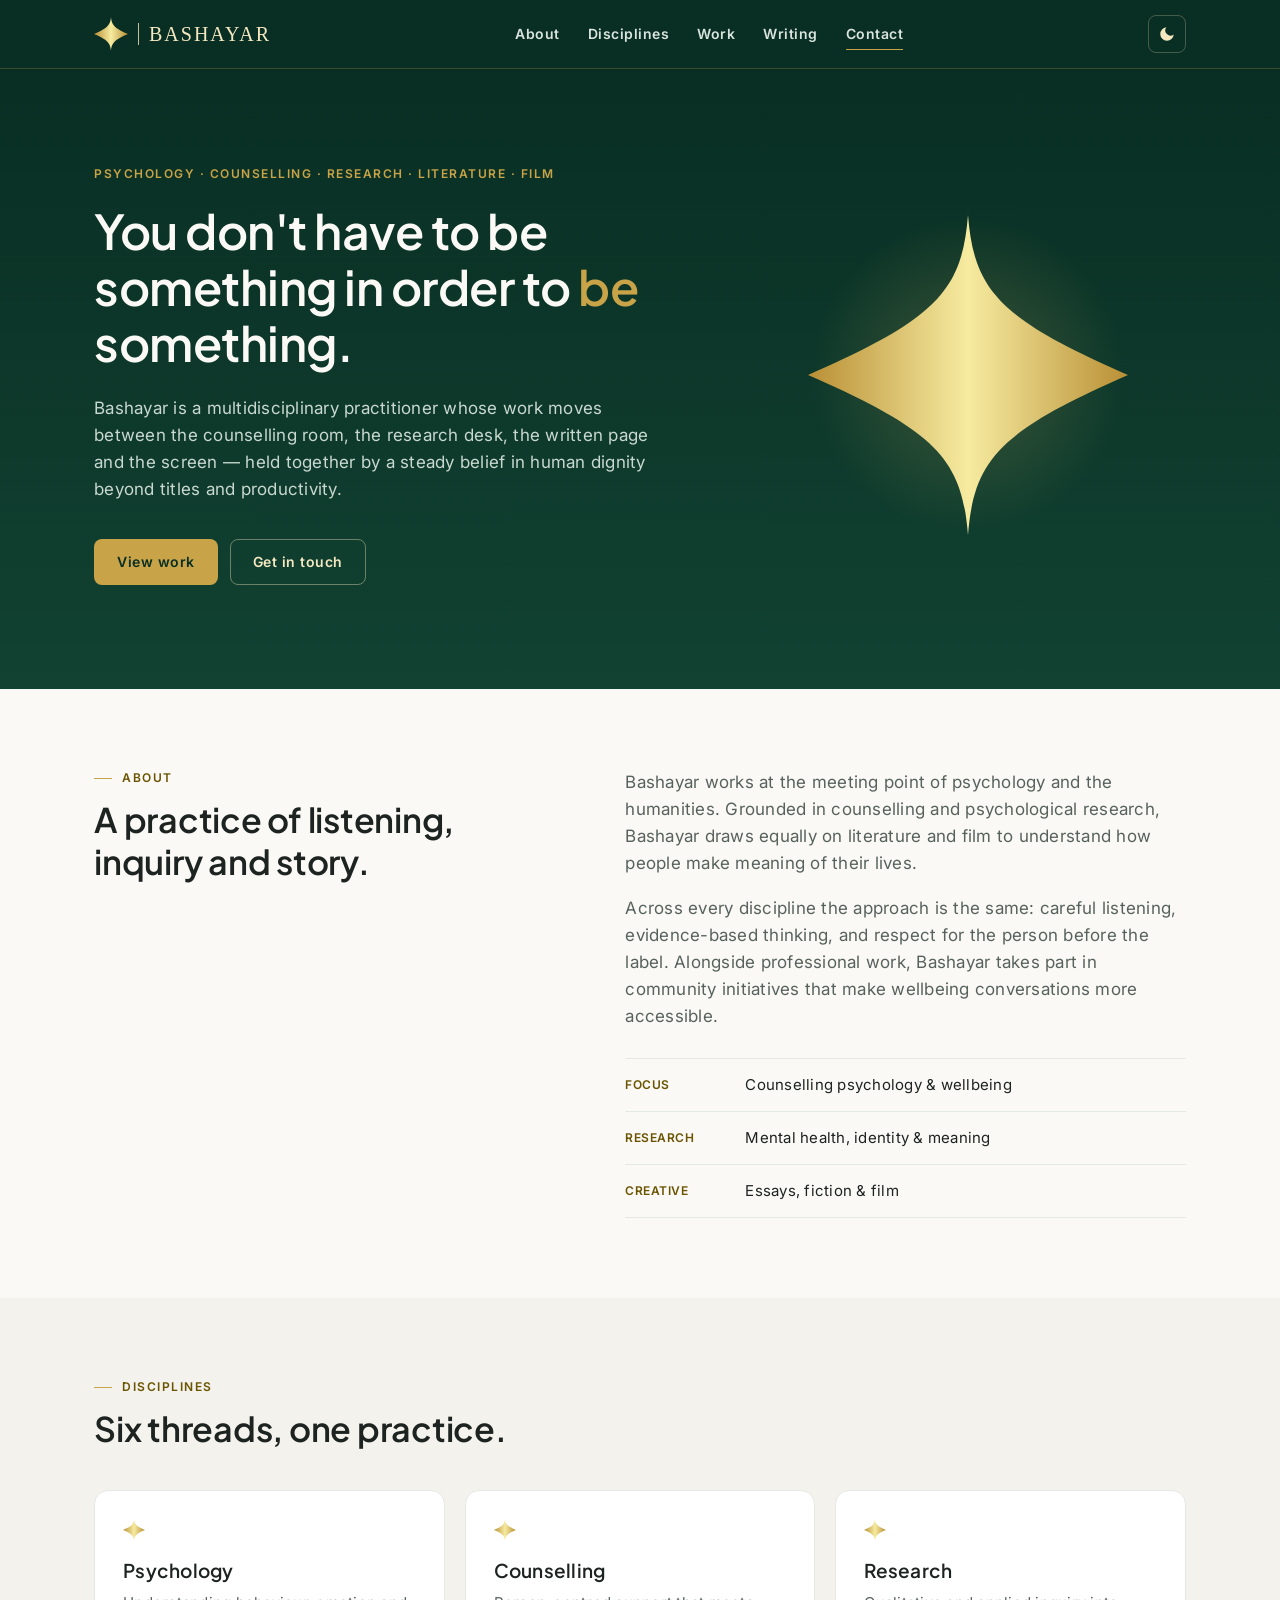
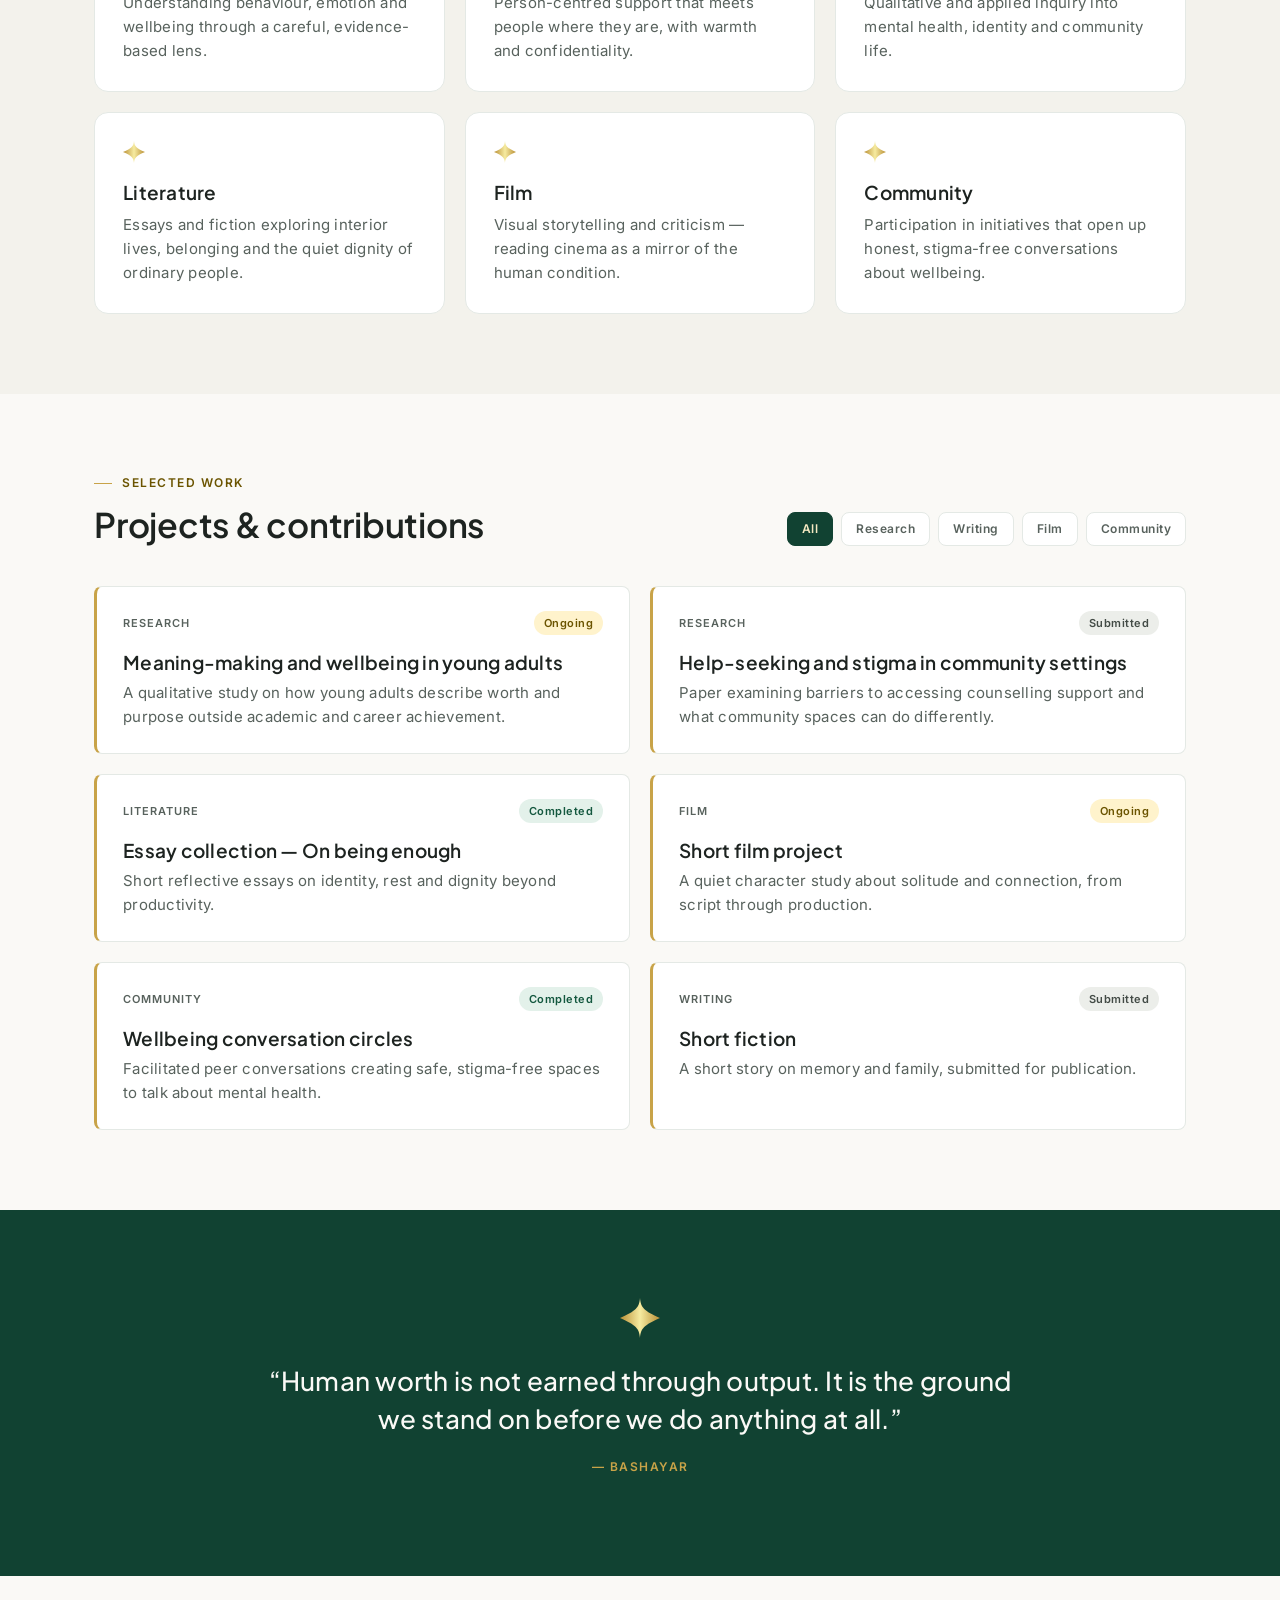
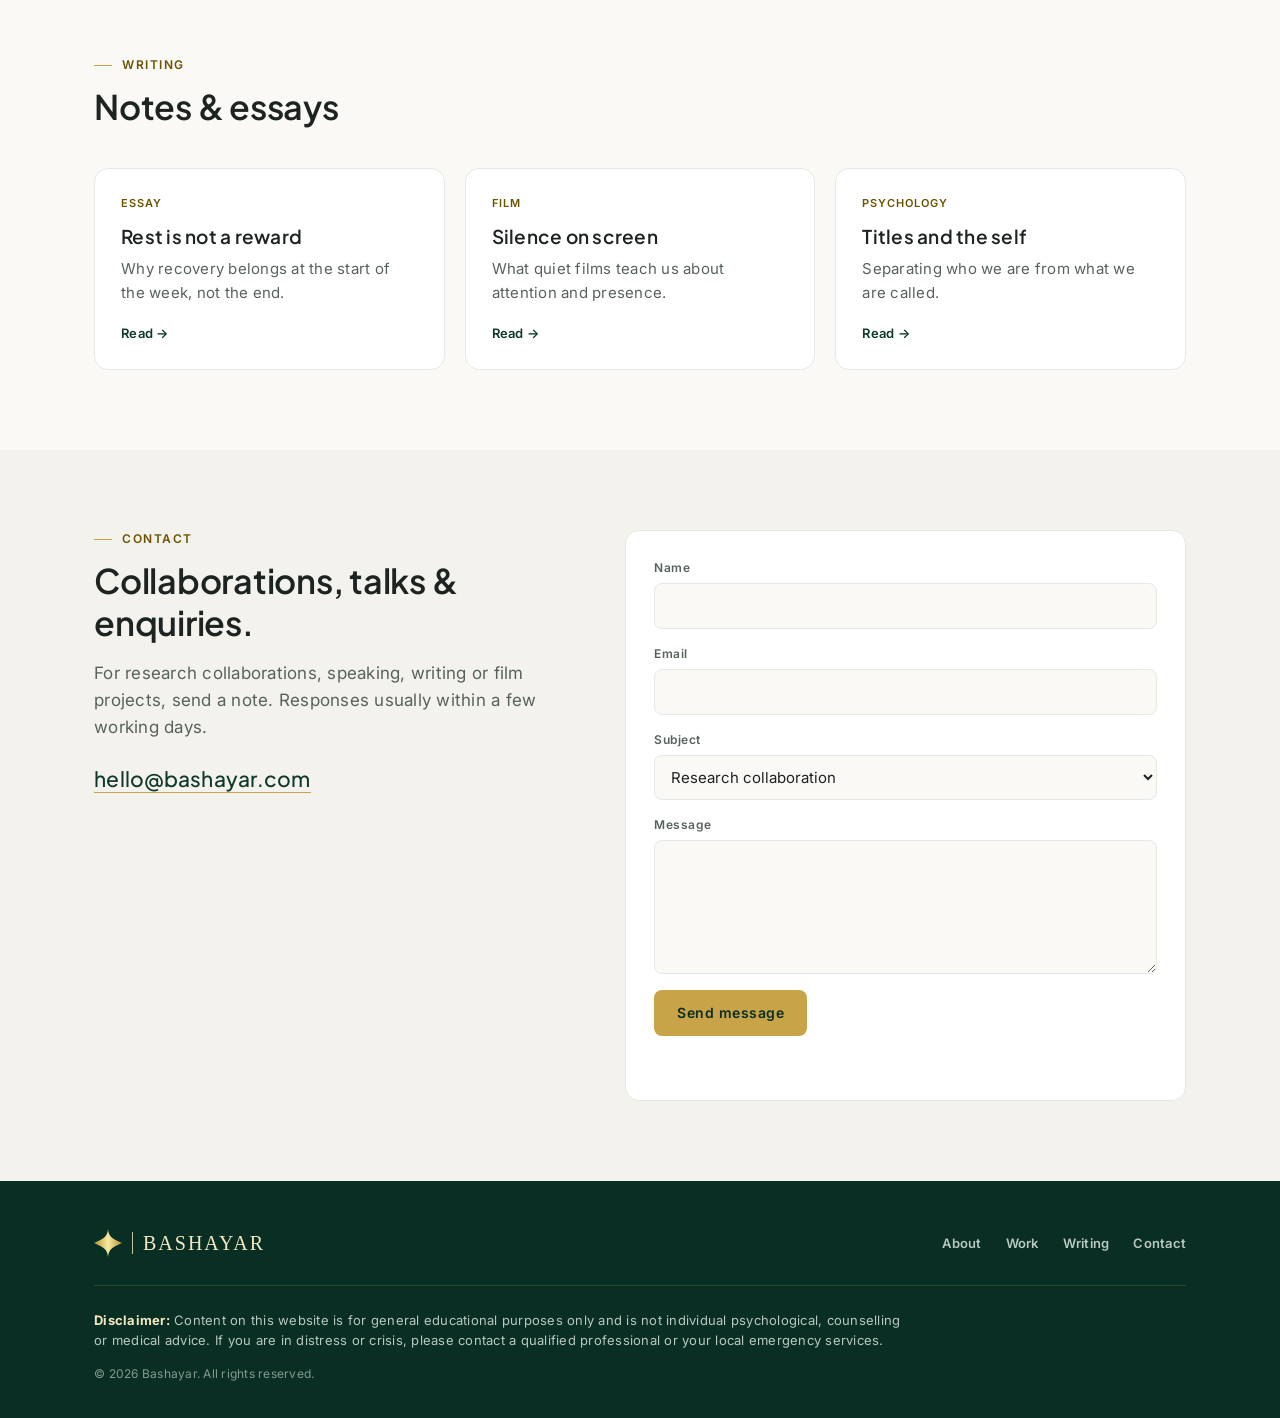
==== index.html @ 6c121a6b "Initial Bashayar portfolio site (Editorial Reserve design system) Co-Authored-By: Claude Opus 5.5 <n" ====
<!DOCTYPE html>
<html lang="en" data-theme="light">
<head>
<meta charset="utf-8">
<meta name="viewport" content="width=device-width, initial-scale=1">
<title>Bashayar — Psychology, Research, Literature &amp; Film</title>
<meta name="description" content="Bashayar — a multidisciplinary practice spanning psychology, counselling, research, literature, film and community work.">
<meta property="og:title" content="Bashayar">
<meta property="og:description" content="You don't have to be something in order to be something.">
<meta property="og:image" content="assets/og-image.jpg">
<link rel="icon" href="favicon.svg" type="image/svg+xml">
<link rel="preconnect" href="https://fonts.googleapis.com">
<link rel="preconnect" href="https://fonts.gstatic.com" crossorigin>
<link href="https://fonts.googleapis.com/css2?family=Inter:wght@400;500;600&family=Plus+Jakarta+Sans:wght@500;600&display=swap" rel="stylesheet">
<link rel="stylesheet" href="styles.css">
<script>try{var t=localStorage.getItem('theme');if(t)document.documentElement.dataset.theme=t;else if(matchMedia('(prefers-color-scheme: dark)').matches)document.documentElement.dataset.theme='dark'}catch(e){}</script>
</head>
<body>
<a class="skip" href="#main">Skip to content</a>

<header class="nav">
  <div class="wrap nav-in">
    <a href="#top" class="brand" aria-label="Bashayar home">
      <img src="assets/star.svg" alt="" width="34" height="34"><span class="brand-bar"></span><span class="brand-word">BASHAYAR</span>
    </a>
    <nav id="menu" class="menu" aria-label="Primary">
      <a href="#about">About</a>
      <a href="#disciplines">Disciplines</a>
      <a href="#work">Work</a>
      <a href="#writing">Writing</a>
      <a href="#contact">Contact</a>
    </nav>
    <div class="nav-actions">
      <button class="icon-btn" id="themeBtn" aria-label="Toggle dark mode">
        <svg viewBox="0 0 24 24" width="18" height="18" aria-hidden="true"><path fill="currentColor" d="M21 12.8A9 9 0 1 1 11.2 3a7 7 0 0 0 9.8 9.8Z"/></svg>
      </button>
      <button class="icon-btn menu-btn" id="menuBtn" aria-label="Open menu" aria-expanded="false" aria-controls="menu">
        <svg viewBox="0 0 24 24" width="20" height="20" aria-hidden="true"><path fill="currentColor" d="M3 6h18v2H3zm0 5h18v2H3zm0 5h18v2H3z"/></svg>
      </button>
    </div>
  </div>
</header>

<main id="main">
  <!-- HERO -->
  <section class="hero" id="top">
    <div class="wrap hero-in">
      <div class="hero-text reveal">
        <p class="eyebrow">Psychology · Counselling · Research · Literature · Film</p>
        <h1>You don't have to be something in order to <em>be</em> something.</h1>
        <p class="lead">Bashayar is a multidisciplinary practitioner whose work moves between the counselling room, the research desk, the written page and the screen — held together by a steady belief in human dignity beyond titles and productivity.</p>
        <div class="cta-row">
          <a class="btn btn-primary" href="#work">View work</a>
          <a class="btn btn-ghost" href="#contact">Get in touch</a>
        </div>
      </div>
      <div class="hero-mark reveal" aria-hidden="true">
        <img src="assets/star.svg" alt="">
      </div>
    </div>
  </section>

  <!-- ABOUT -->
  <section class="section" id="about">
    <div class="wrap grid-2">
      <div class="reveal">
        <p class="label">About</p>
        <h2>A practice of listening, inquiry and story.</h2>
      </div>
      <div class="prose reveal">
        <p>Bashayar works at the meeting point of psychology and the humanities. Grounded in counselling and psychological research, Bashayar draws equally on literature and film to understand how people make meaning of their lives.</p>
        <p>Across every discipline the approach is the same: careful listening, evidence-based thinking, and respect for the person before the label. Alongside professional work, Bashayar takes part in community initiatives that make wellbeing conversations more accessible.</p>
        <ul class="facts">
          <li><span>Focus</span>Counselling psychology &amp; wellbeing</li>
          <li><span>Research</span>Mental health, identity &amp; meaning</li>
          <li><span>Creative</span>Essays, fiction &amp; film</li>
        </ul>
      </div>
    </div>
  </section>

  <!-- DISCIPLINES -->
  <section class="section alt" id="disciplines">
    <div class="wrap">
      <div class="head reveal">
        <p class="label">Disciplines</p>
        <h2>Six threads, one practice.</h2>
      </div>
      <div class="cards">
        <article class="card reveal"><span class="card-star"></span><h3>Psychology</h3><p>Understanding behaviour, emotion and wellbeing through a careful, evidence-based lens.</p></article>
        <article class="card reveal"><span class="card-star"></span><h3>Counselling</h3><p>Person-centred support that meets people where they are, with warmth and confidentiality.</p></article>
        <article class="card reveal"><span class="card-star"></span><h3>Research</h3><p>Qualitative and applied inquiry into mental health, identity and community life.</p></article>
        <article class="card reveal"><span class="card-star"></span><h3>Literature</h3><p>Essays and fiction exploring interior lives, belonging and the quiet dignity of ordinary people.</p></article>
        <article class="card reveal"><span class="card-star"></span><h3>Film</h3><p>Visual storytelling and criticism — reading cinema as a mirror of the human condition.</p></article>
        <article class="card reveal"><span class="card-star"></span><h3>Community</h3><p>Participation in initiatives that open up honest, stigma-free conversations about wellbeing.</p></article>
      </div>
    </div>
  </section>

  <!-- WORK -->
  <section class="section" id="work">
    <div class="wrap">
      <div class="head head-row reveal">
        <div>
          <p class="label">Selected work</p>
          <h2>Projects &amp; contributions</h2>
        </div>
        <div class="filters" role="tablist" aria-label="Filter work">
          <button class="chip-btn active" data-filter="all">All</button>
          <button class="chip-btn" data-filter="research">Research</button>
          <button class="chip-btn" data-filter="writing">Writing</button>
          <button class="chip-btn" data-filter="film">Film</button>
          <button class="chip-btn" data-filter="community">Community</button>
        </div>
      </div>
      <!-- EDIT: replace with real projects. Status: completed | ongoing | submitted -->
      <div class="work-list">
        <article class="work reveal" data-cat="research">
          <div class="work-meta"><span class="tag">Research</span><span class="pill ongoing">Ongoing</span></div>
          <h3>Meaning-making and wellbeing in young adults</h3>
          <p>A qualitative study on how young adults describe worth and purpose outside academic and career achievement.</p>
        </article>
        <article class="work reveal" data-cat="research">
          <div class="work-meta"><span class="tag">Research</span><span class="pill submitted">Submitted</span></div>
          <h3>Help-seeking and stigma in community settings</h3>
          <p>Paper examining barriers to accessing counselling support and what community spaces can do differently.</p>
        </article>
        <article class="work reveal" data-cat="writing">
          <div class="work-meta"><span class="tag">Literature</span><span class="pill completed">Completed</span></div>
          <h3>Essay collection — On being enough</h3>
          <p>Short reflective essays on identity, rest and dignity beyond productivity.</p>
        </article>
        <article class="work reveal" data-cat="film">
          <div class="work-meta"><span class="tag">Film</span><span class="pill ongoing">Ongoing</span></div>
          <h3>Short film project</h3>
          <p>A quiet character study about solitude and connection, from script through production.</p>
        </article>
        <article class="work reveal" data-cat="community">
          <div class="work-meta"><span class="tag">Community</span><span class="pill completed">Completed</span></div>
          <h3>Wellbeing conversation circles</h3>
          <p>Facilitated peer conversations creating safe, stigma-free spaces to talk about mental health.</p>
        </article>
        <article class="work reveal" data-cat="writing">
          <div class="work-meta"><span class="tag">Writing</span><span class="pill submitted">Submitted</span></div>
          <h3>Short fiction</h3>
          <p>A short story on memory and family, submitted for publication.</p>
        </article>
      </div>
    </div>
  </section>

  <!-- QUOTE -->
  <section class="quote-band">
    <div class="wrap reveal">
      <img src="assets/star.svg" alt="" width="40" height="40">
      <blockquote>“Human worth is not earned through output. It is the ground we stand on before we do anything at all.”</blockquote>
      <p class="label light">— Bashayar</p>
    </div>
  </section>

  <!-- WRITING -->
  <section class="section" id="writing">
    <div class="wrap">
      <div class="head reveal">
        <p class="label">Writing</p>
        <h2>Notes &amp; essays</h2>
      </div>
      <!-- EDIT: link to real posts -->
      <div class="posts">
        <a class="post reveal" href="#"><span class="post-date">Essay</span><h3>Rest is not a reward</h3><p>Why recovery belongs at the start of the week, not the end.</p><span class="more">Read →</span></a>
        <a class="post reveal" href="#"><span class="post-date">Film</span><h3>Silence on screen</h3><p>What quiet films teach us about attention and presence.</p><span class="more">Read →</span></a>
        <a class="post reveal" href="#"><span class="post-date">Psychology</span><h3>Titles and the self</h3><p>Separating who we are from what we are called.</p><span class="more">Read →</span></a>
      </div>
    </div>
  </section>

  <!-- CONTACT -->
  <section class="section alt" id="contact">
    <div class="wrap grid-2">
      <div class="reveal">
        <p class="label">Contact</p>
        <h2>Collaborations, talks &amp; enquiries.</h2>
        <p class="muted">For research collaborations, speaking, writing or film projects, send a note. Responses usually within a few working days.</p>
        <!-- EDIT: set real email -->
        <p class="contact-line"><a href="mailto:hello@bashayar.com">hello@bashayar.com</a></p>
      </div>
      <form class="form reveal" id="contactForm">
        <label>Name<input name="name" required autocomplete="name"></label>
        <label>Email<input name="email" type="email" required autocomplete="email"></label>
        <label>Subject
          <select name="subject"><option>Research collaboration</option><option>Speaking / talk</option><option>Writing</option><option>Film</option><option>Other</option></select>
        </label>
        <label>Message<textarea name="message" rows="5" required></textarea></label>
        <button class="btn btn-primary" type="submit">Send message</button>
        <p class="form-note" id="formNote" role="status"></p>
      </form>
    </div>
  </section>
</main>

<footer class="footer">
  <div class="wrap">
    <div class="foot-top">
      <a href="#top" class="brand light"><img src="assets/star.svg" alt="" width="28" height="28"><span class="brand-bar"></span><span class="brand-word">BASHAYAR</span></a>
      <nav class="foot-links" aria-label="Footer"><a href="#about">About</a><a href="#work">Work</a><a href="#writing">Writing</a><a href="#contact">Contact</a></nav>
    </div>
    <p class="disclaimer"><strong>Disclaimer:</strong> Content on this website is for general educational purposes only and is not individual psychological, counselling or medical advice. If you are in distress or crisis, please contact a qualified professional or your local emergency services.</p>
    <p class="copy">© <span id="yr"></span> Bashayar. All rights reserved.</p>
  </div>
</footer>

<script src="main.js"></script>
</body>
</html>
---- styles.css ----
/* Bashayar Editorial Reserve — see DESIGN.md */
:root{
  --emerald-deep:#092E23;--emerald:#114232;--emerald-muted:#204F3E;
  --gold:#C8A348;--gold-light:#F4E8C1;
  --bg:#FAF9F6;--surface:#FFFFFF;--alt:#F3F2EC;
  --text:#1D2320;--muted:#58625D;--border:#E4E9E5;
  --primary:#0D382A;--on-primary:#FFFFFF;--accent:#6B5400;
  --pill-done:#E3F1EA;--pill-done-t:#14583F;
  --pill-on:#FFF3CC;--pill-on-t:#6B5400;
  --pill-sub:#ECEEEA;--pill-sub-t:#434B46;
  --shadow:0 1px 2px rgba(9,46,35,.04),0 8px 24px rgba(9,46,35,.06);
  --r:8px;--r-md:10px;--r-lg:14px;
  --ease:cubic-bezier(.16,1,.3,1);
  --display:"Plus Jakarta Sans",system-ui,sans-serif;
  --body:"Inter",system-ui,sans-serif;
}
[data-theme="dark"]{
  --bg:#111413;--surface:#181C1A;--alt:#151917;
  --text:#E3E2E0;--muted:#C0C8C3;--border:#2A322E;
  --primary:#A0D1BB;--on-primary:#033828;--accent:#E9C349;
  --pill-done:#1C3A2E;--pill-done-t:#A0D1BB;
  --pill-on:#3C2F00;--pill-on-t:#E9C349;
  --pill-sub:#363E3A;--pill-sub-t:#C0C8C3;
  --shadow:0 1px 2px rgba(0,0,0,.3),0 8px 24px rgba(0,0,0,.25);
}
*{box-sizing:border-box;margin:0;padding:0}
html{scroll-behavior:smooth;scroll-padding-top:80px}
body{font:400 15px/24px var(--body);letter-spacing:.25px;color:var(--text);background:var(--bg);-webkit-font-smoothing:antialiased;transition:background .25s,color .25s}
img{display:block;max-width:100%}
a{color:inherit;text-decoration:none}
h1,h2,h3{font-family:var(--display);font-weight:600;color:var(--text)}
h1{font-size:48px;line-height:56px;letter-spacing:-.5px}
h1 em{font-style:normal;color:var(--gold)}
h2{font-size:34px;line-height:42px;letter-spacing:-.25px}
h3{font-size:19px;line-height:26px;font-weight:600}
.wrap{max-width:1140px;margin:0 auto;padding:0 24px}
.skip{position:absolute;left:-999px;top:8px;background:var(--primary);color:var(--on-primary);padding:8px 12px;border-radius:var(--r);z-index:100}
.skip:focus{left:8px}
:focus-visible{outline:2px solid var(--gold);outline-offset:2px}

/* Nav */
.nav{position:sticky;top:0;z-index:50;background:var(--emerald-deep);border-bottom:1px solid rgba(200,163,72,.25)}
.nav-in{display:flex;align-items:center;justify-content:space-between;height:68px;gap:16px}
.brand{display:flex;align-items:center;gap:10px;color:var(--gold-light)}
.brand-bar{width:1px;height:22px;background:var(--gold-light);opacity:.8}
.brand-word{font-family:"Times New Roman",Georgia,serif;font-size:20px;letter-spacing:2px}
.menu{display:flex;gap:28px}
.menu a{color:#D9E4DE;font:600 14px/20px var(--body);letter-spacing:.5px;position:relative;padding:4px 0;transition:color .15s ease-out}
.menu a::after{content:"";position:absolute;left:0;right:0;bottom:-2px;height:1px;background:var(--gold);transform:scaleX(0);transition:transform .25s var(--ease)}
.menu a:hover{color:var(--gold-light)}
.menu a:hover::after,.menu a.active::after{transform:scaleX(1)}
.nav-actions{display:flex;gap:8px}
.icon-btn{width:38px;height:38px;border-radius:var(--r);border:1px solid rgba(244,232,193,.25);background:transparent;color:var(--gold-light);display:grid;place-items:center;cursor:pointer;transition:border-color .15s,background .15s}
.icon-btn:hover{border-color:var(--gold);background:rgba(200,163,72,.1)}
.menu-btn{display:none}

/* Hero */
.hero{background:linear-gradient(180deg,var(--emerald-deep),var(--emerald));color:#E8F0EC;overflow:hidden}
.hero-in{display:grid;grid-template-columns:1.4fr 1fr;align-items:center;gap:48px;padding-top:96px;padding-bottom:104px}
.hero h1{color:#FAF9F6}
.eyebrow{font:600 12px/18px var(--body);letter-spacing:1.5px;text-transform:uppercase;color:var(--gold);margin-bottom:20px}
.lead{font-size:17px;line-height:27px;color:#C9D8D0;margin:24px 0 36px;max-width:560px}
.hero-mark{display:grid;place-items:center;position:relative}
.hero-mark::before{content:"";position:absolute;width:340px;height:340px;border-radius:50%;background:radial-gradient(circle,rgba(229,195,101,.22),transparent 65%)}
.hero-mark img{width:min(320px,80%);position:relative;animation:float 8s ease-in-out infinite}
@keyframes float{50%{transform:translateY(-10px) rotate(3deg)}}
.cta-row{display:flex;gap:12px;flex-wrap:wrap}

/* Buttons */
.btn{display:inline-flex;align-items:center;justify-content:center;gap:8px;height:46px;padding:0 22px;border-radius:var(--r);font:600 14px/20px var(--body);letter-spacing:.5px;cursor:pointer;border:1px solid transparent;transition:background .15s ease-out,border-color .15s,color .15s}
.btn-primary{background:var(--gold);color:var(--emerald-deep)}
.btn-primary:hover{background:#D9B65A}
.btn-ghost{border-color:rgba(244,232,193,.4);color:var(--gold-light)}
.btn-ghost:hover{border-color:var(--gold);background:rgba(200,163,72,.08)}

/* Sections */
.section{padding:80px 0}
.section.alt{background:var(--alt)}
.label{font:600 12px/18px var(--body);letter-spacing:1.5px;text-transform:uppercase;color:var(--accent);margin-bottom:12px;display:flex;align-items:center;gap:10px}
.label::before{content:"";width:18px;height:1px;background:var(--gold)}
.label.light{color:var(--gold);justify-content:center}
.label.light::before{display:none}
.head{margin-bottom:40px}
.head-row{display:flex;justify-content:space-between;align-items:flex-end;gap:24px;flex-wrap:wrap}
.grid-2{display:grid;grid-template-columns:1fr 1.2fr;gap:64px}
.prose p{font-size:17px;line-height:27px;color:var(--muted);margin-bottom:18px}
.muted{color:var(--muted);margin-top:16px;font-size:17px;line-height:27px}
.facts{list-style:none;margin-top:28px;border-top:1px solid var(--border)}
.facts li{display:grid;grid-template-columns:120px 1fr;padding:14px 0;border-bottom:1px solid var(--border)}
.facts span{font:600 12px/24px var(--body);letter-spacing:.5px;text-transform:uppercase;color:var(--accent)}

/* Cards */
.cards{display:grid;grid-template-columns:repeat(3,1fr);gap:20px}
.card{background:var(--surface);border:1px solid var(--border);border-radius:var(--r-lg);padding:28px;transition:border-color .15s ease-out,transform .25s var(--ease),box-shadow .25s}
.card:hover{border-color:var(--gold);transform:translateY(-3px);box-shadow:var(--shadow)}
.card h3{margin:16px 0 8px}
.card p{color:var(--muted)}
.card-star{display:block;width:22px;height:22px;background:url(assets/star.svg) center/contain no-repeat}

/* Work */
.filters{display:flex;gap:8px;flex-wrap:wrap}
.chip-btn{height:34px;padding:0 14px;border-radius:var(--r);border:1px solid var(--border);background:var(--surface);color:var(--muted);font:600 12px/18px var(--body);letter-spacing:.5px;cursor:pointer;transition:all .15s ease-out}
.chip-btn:hover{border-color:var(--gold);color:var(--text)}
.chip-btn.active{background:var(--emerald);border-color:var(--emerald);color:#F4E8C1}
.work-list{display:grid;grid-template-columns:repeat(2,1fr);gap:20px}
.work{background:var(--surface);border:1px solid var(--border);border-left:3px solid var(--gold);border-radius:var(--r);padding:24px 26px;transition:box-shadow .25s,opacity .25s}
.work:hover{box-shadow:var(--shadow)}
.work.hide{display:none}
.work h3{margin:14px 0 6px}
.work p{color:var(--muted)}
.work-meta{display:flex;justify-content:space-between;align-items:center}
.tag{font:600 11px/16px var(--body);letter-spacing:1px;text-transform:uppercase;color:var(--muted)}
.pill{font:600 11px/16px var(--body);letter-spacing:.5px;padding:4px 10px;border-radius:9999px}
.pill.completed{background:var(--pill-done);color:var(--pill-done-t)}
.pill.ongoing{background:var(--pill-on);color:var(--pill-on-t)}
.pill.submitted{background:var(--pill-sub);color:var(--pill-sub-t)}

/* Quote */
.quote-band{background:var(--emerald);padding:88px 0;text-align:center;color:#FAF9F6}
.quote-band img{margin:0 auto 24px}
.quote-band blockquote{font:500 26px/38px var(--display);max-width:760px;margin:0 auto 20px}

/* Posts */
.posts{display:grid;grid-template-columns:repeat(3,1fr);gap:20px}
.post{display:flex;flex-direction:column;background:var(--surface);border:1px solid var(--border);border-radius:var(--r-lg);padding:26px;transition:border-color .15s,transform .25s var(--ease)}
.post:hover{border-color:var(--gold);transform:translateY(-3px)}
.post-date{font:600 11px/16px var(--body);letter-spacing:1px;text-transform:uppercase;color:var(--accent)}
.post h3{margin:12px 0 8px}
.post p{color:var(--muted);flex:1}
.more{margin-top:18px;font:600 13px/20px var(--body);color:var(--primary)}

/* Contact */
.contact-line{margin-top:24px;font:500 21px/28px var(--display)}
.contact-line a{border-bottom:1px solid var(--gold);color:var(--primary)}
.form{background:var(--surface);border:1px solid var(--border);border-radius:var(--r-lg);padding:28px;display:grid;gap:16px}
.form label{display:grid;gap:6px;font:600 12px/18px var(--body);letter-spacing:.5px;color:var(--muted)}
.form input,.form select,.form textarea{font:400 15px/22px var(--body);color:var(--text);background:var(--bg);border:1px solid var(--border);border-radius:var(--r);padding:11px 12px;transition:border-color .15s}
.form input:focus,.form select:focus,.form textarea:focus{outline:none;border-color:var(--gold)}
.form .btn{justify-self:start}
.form-note{font-size:13px;color:var(--muted);min-height:20px}

/* Footer */
.footer{background:var(--emerald-deep);color:#B9C8C0;padding:48px 0 32px}
.foot-top{display:flex;justify-content:space-between;align-items:center;gap:24px;flex-wrap:wrap;padding-bottom:28px;border-bottom:1px solid rgba(200,163,72,.2)}
.foot-links{display:flex;gap:24px}
.foot-links a{font:600 13px/20px var(--body);transition:color .15s}
.foot-links a:hover{color:var(--gold-light)}
.disclaimer{font-size:13px;line-height:20px;margin:24px 0 12px;max-width:820px}
.disclaimer strong{color:var(--gold-light)}
.copy{font-size:12px;opacity:.7}

/* Reveal */
.reveal{opacity:0;transform:translateY(14px);transition:opacity .6s var(--ease),transform .6s var(--ease)}
.reveal.in{opacity:1;transform:none}
@media (prefers-reduced-motion:reduce){.reveal{opacity:1;transform:none;transition:none}.hero-mark img{animation:none}html{scroll-behavior:auto}}

/* Responsive */
@media (max-width:900px){
  .cards,.posts{grid-template-columns:repeat(2,1fr)}
  .grid-2{grid-template-columns:1fr;gap:32px}
}
@media (max-width:760px){
  h1{font-size:32px;line-height:40px;letter-spacing:-.25px}
  h2{font-size:26px;line-height:34px}
  .menu-btn{display:grid}
  .menu{position:absolute;top:68px;left:0;right:0;flex-direction:column;gap:0;background:var(--emerald-deep);border-bottom:1px solid rgba(200,163,72,.25);max-height:0;overflow:hidden;transition:max-height .25s var(--ease)}
  .menu.open{max-height:320px}
  .menu a{padding:14px 24px}
  .menu a::after{display:none}
  .hero-in{grid-template-columns:1fr;padding-top:56px;padding-bottom:64px}
  .hero-mark{order:-1}
  .hero-mark img{width:140px}
  .hero-mark::before{width:200px;height:200px}
  .section{padding:56px 0}
  .cards,.posts,.work-list{grid-template-columns:1fr}
  .quote-band blockquote{font-size:21px;line-height:30px}
}
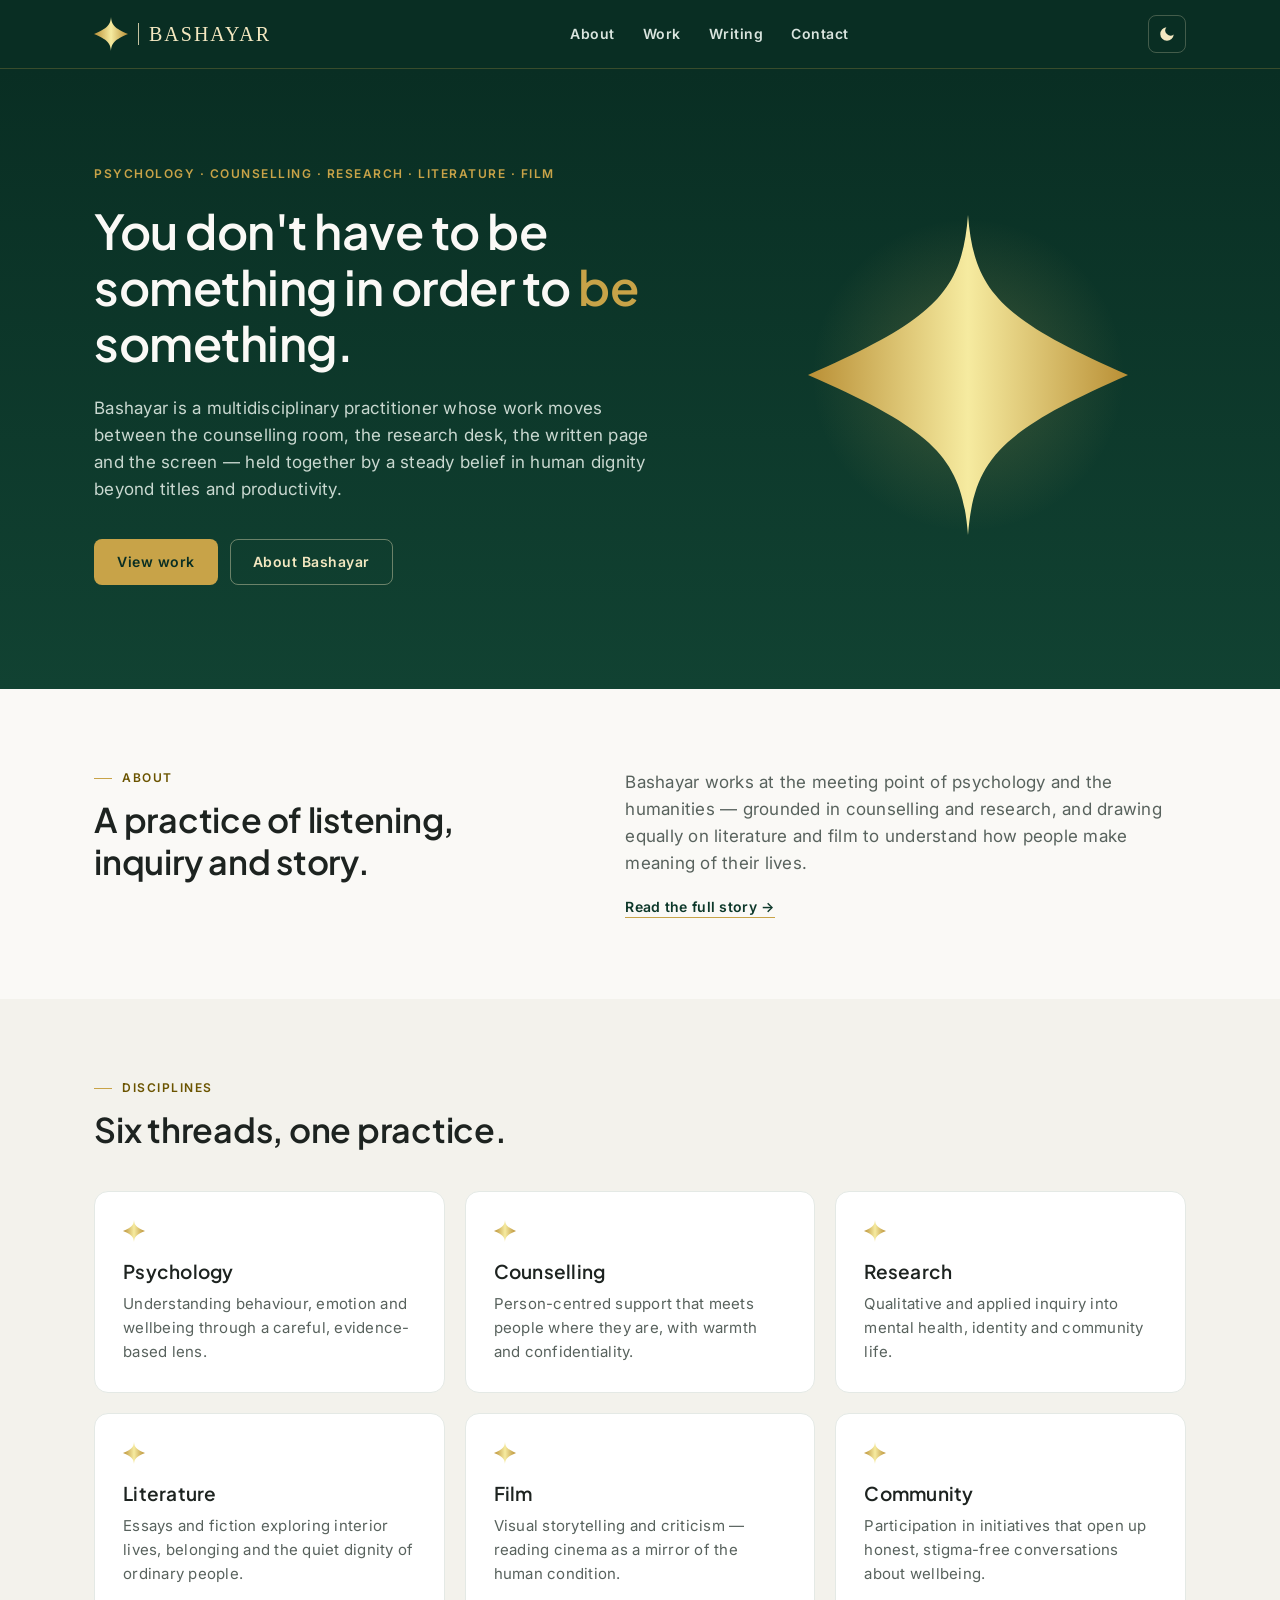
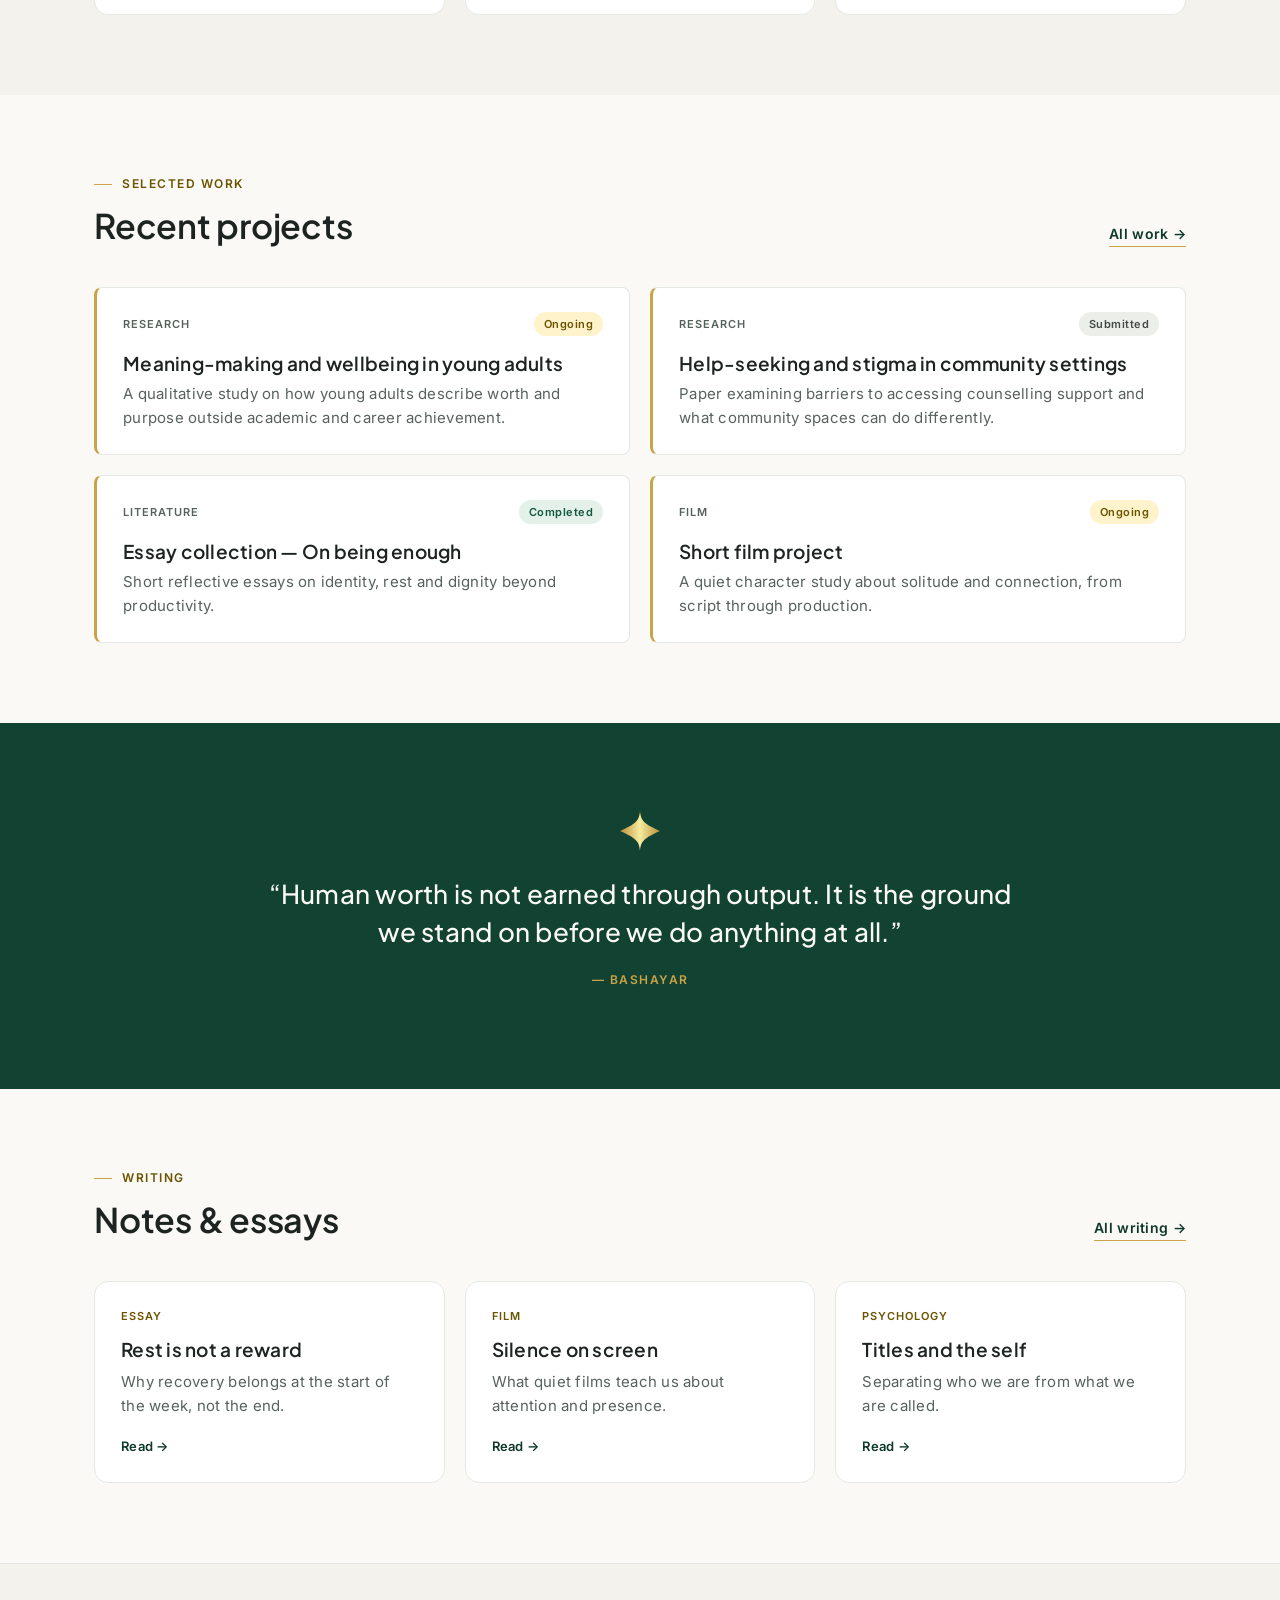
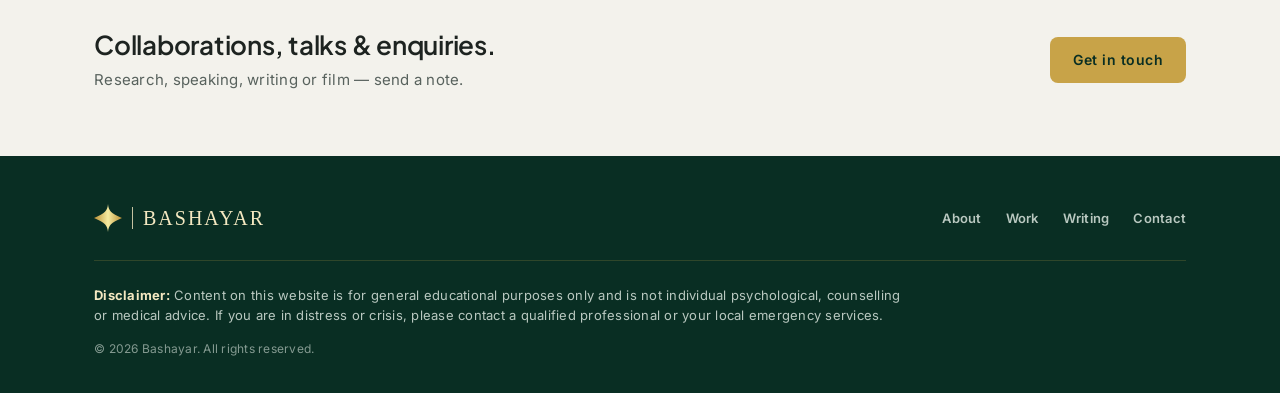
==== commit 6b6109f0: "Split site into multi-page: home, about, work, writing, article, contact, 404 Co-Authored-By: Claude" ====
--- a/index.html
+++ b/index.html
@@ -3,10 +3,10 @@
 <head>
 <meta charset="utf-8">
 <meta name="viewport" content="width=device-width, initial-scale=1">
-<title>Bashayar — Psychology, Research, Literature &amp; Film</title>
+<title>Bashayar — Psychology, Research, Literature & Film</title>
 <meta name="description" content="Bashayar — a multidisciplinary practice spanning psychology, counselling, research, literature, film and community work.">
-<meta property="og:title" content="Bashayar">
-<meta property="og:description" content="You don't have to be something in order to be something.">
+<meta property="og:title" content="Bashayar — Psychology, Research, Literature & Film">
+<meta property="og:description" content="Bashayar — a multidisciplinary practice spanning psychology, counselling, research, literature, film and community work.">
 <meta property="og:image" content="assets/og-image.jpg">
 <link rel="icon" href="favicon.svg" type="image/svg+xml">
 <link rel="preconnect" href="https://fonts.googleapis.com">
@@ -17,18 +17,16 @@
 </head>
 <body>
 <a class="skip" href="#main">Skip to content</a>
-
 <header class="nav">
   <div class="wrap nav-in">
-    <a href="#top" class="brand" aria-label="Bashayar home">
+    <a href="index.html" class="brand" aria-label="Bashayar home">
       <img src="assets/star.svg" alt="" width="34" height="34"><span class="brand-bar"></span><span class="brand-word">BASHAYAR</span>
     </a>
     <nav id="menu" class="menu" aria-label="Primary">
-      <a href="#about">About</a>
-      <a href="#disciplines">Disciplines</a>
-      <a href="#work">Work</a>
-      <a href="#writing">Writing</a>
-      <a href="#contact">Contact</a>
+      <a href="about.html">About</a>
+      <a href="work.html">Work</a>
+      <a href="writing.html">Writing</a>
+      <a href="contact.html">Contact</a>
     </nav>
     <div class="nav-actions">
       <button class="icon-btn" id="themeBtn" aria-label="Toggle dark mode">
@@ -42,50 +40,37 @@
 </header>
 
 <main id="main">
-  <!-- HERO -->
-  <section class="hero" id="top">
+  <section class="hero">
     <div class="wrap hero-in">
       <div class="hero-text reveal">
         <p class="eyebrow">Psychology · Counselling · Research · Literature · Film</p>
         <h1>You don't have to be something in order to <em>be</em> something.</h1>
         <p class="lead">Bashayar is a multidisciplinary practitioner whose work moves between the counselling room, the research desk, the written page and the screen — held together by a steady belief in human dignity beyond titles and productivity.</p>
         <div class="cta-row">
-          <a class="btn btn-primary" href="#work">View work</a>
-          <a class="btn btn-ghost" href="#contact">Get in touch</a>
+          <a class="btn btn-primary" href="work.html">View work</a>
+          <a class="btn btn-ghost" href="about.html">About Bashayar</a>
         </div>
       </div>
-      <div class="hero-mark reveal" aria-hidden="true">
-        <img src="assets/star.svg" alt="">
-      </div>
+      <div class="hero-mark reveal" aria-hidden="true"><img src="assets/star.svg" alt=""></div>
     </div>
   </section>
 
-  <!-- ABOUT -->
-  <section class="section" id="about">
+  <section class="section">
     <div class="wrap grid-2">
       <div class="reveal">
         <p class="label">About</p>
         <h2>A practice of listening, inquiry and story.</h2>
       </div>
       <div class="prose reveal">
-        <p>Bashayar works at the meeting point of psychology and the humanities. Grounded in counselling and psychological research, Bashayar draws equally on literature and film to understand how people make meaning of their lives.</p>
-        <p>Across every discipline the approach is the same: careful listening, evidence-based thinking, and respect for the person before the label. Alongside professional work, Bashayar takes part in community initiatives that make wellbeing conversations more accessible.</p>
-        <ul class="facts">
-          <li><span>Focus</span>Counselling psychology &amp; wellbeing</li>
-          <li><span>Research</span>Mental health, identity &amp; meaning</li>
-          <li><span>Creative</span>Essays, fiction &amp; film</li>
-        </ul>
+        <p>Bashayar works at the meeting point of psychology and the humanities — grounded in counselling and research, and drawing equally on literature and film to understand how people make meaning of their lives.</p>
+        <a class="text-link" href="about.html">Read the full story →</a>
       </div>
     </div>
   </section>
 
-  <!-- DISCIPLINES -->
-  <section class="section alt" id="disciplines">
+  <section class="section alt">
     <div class="wrap">
-      <div class="head reveal">
-        <p class="label">Disciplines</p>
-        <h2>Six threads, one practice.</h2>
-      </div>
+      <div class="head reveal"><p class="label">Disciplines</p><h2>Six threads, one practice.</h2></div>
       <div class="cards">
         <article class="card reveal"><span class="card-star"></span><h3>Psychology</h3><p>Understanding behaviour, emotion and wellbeing through a careful, evidence-based lens.</p></article>
         <article class="card reveal"><span class="card-star"></span><h3>Counselling</h3><p>Person-centred support that meets people where they are, with warmth and confidentiality.</p></article>
@@ -97,23 +82,12 @@
     </div>
   </section>
 
-  <!-- WORK -->
-  <section class="section" id="work">
+  <section class="section">
     <div class="wrap">
       <div class="head head-row reveal">
-        <div>
-          <p class="label">Selected work</p>
-          <h2>Projects &amp; contributions</h2>
-        </div>
-        <div class="filters" role="tablist" aria-label="Filter work">
-          <button class="chip-btn active" data-filter="all">All</button>
-          <button class="chip-btn" data-filter="research">Research</button>
-          <button class="chip-btn" data-filter="writing">Writing</button>
-          <button class="chip-btn" data-filter="film">Film</button>
-          <button class="chip-btn" data-filter="community">Community</button>
-        </div>
+        <div><p class="label">Selected work</p><h2>Recent projects</h2></div>
+        <a class="text-link" href="work.html">All work →</a>
       </div>
-      <!-- EDIT: replace with real projects. Status: completed | ongoing | submitted -->
       <div class="work-list">
         <article class="work reveal" data-cat="research">
           <div class="work-meta"><span class="tag">Research</span><span class="pill ongoing">Ongoing</span></div>
@@ -135,65 +109,40 @@
           <h3>Short film project</h3>
           <p>A quiet character study about solitude and connection, from script through production.</p>
         </article>
-        <article class="work reveal" data-cat="community">
-          <div class="work-meta"><span class="tag">Community</span><span class="pill completed">Completed</span></div>
-          <h3>Wellbeing conversation circles</h3>
-          <p>Facilitated peer conversations creating safe, stigma-free spaces to talk about mental health.</p>
-        </article>
-        <article class="work reveal" data-cat="writing">
-          <div class="work-meta"><span class="tag">Writing</span><span class="pill submitted">Submitted</span></div>
-          <h3>Short fiction</h3>
-          <p>A short story on memory and family, submitted for publication.</p>
-        </article>
       </div>
     </div>
   </section>
 
-  <!-- QUOTE -->
   <section class="quote-band">
     <div class="wrap reveal">
       <img src="assets/star.svg" alt="" width="40" height="40">
+      <!-- EDIT: replace with a real quote -->
       <blockquote>“Human worth is not earned through output. It is the ground we stand on before we do anything at all.”</blockquote>
       <p class="label light">— Bashayar</p>
     </div>
   </section>
 
-  <!-- WRITING -->
-  <section class="section" id="writing">
+  <section class="section">
     <div class="wrap">
-      <div class="head reveal">
-        <p class="label">Writing</p>
-        <h2>Notes &amp; essays</h2>
+      <div class="head head-row reveal">
+        <div><p class="label">Writing</p><h2>Notes &amp; essays</h2></div>
+        <a class="text-link" href="writing.html">All writing →</a>
       </div>
-      <!-- EDIT: link to real posts -->
       <div class="posts">
-        <a class="post reveal" href="#"><span class="post-date">Essay</span><h3>Rest is not a reward</h3><p>Why recovery belongs at the start of the week, not the end.</p><span class="more">Read →</span></a>
-        <a class="post reveal" href="#"><span class="post-date">Film</span><h3>Silence on screen</h3><p>What quiet films teach us about attention and presence.</p><span class="more">Read →</span></a>
-        <a class="post reveal" href="#"><span class="post-date">Psychology</span><h3>Titles and the self</h3><p>Separating who we are from what we are called.</p><span class="more">Read →</span></a>
+        <a class="post reveal" href="post-rest-is-not-a-reward.html" data-cat="essay"><span class="post-date">Essay</span><h3>Rest is not a reward</h3><p>Why recovery belongs at the start of the week, not the end.</p><span class="more">Read →</span></a>
+        <a class="post reveal" href="#" data-cat="film"><span class="post-date">Film</span><h3>Silence on screen</h3><p>What quiet films teach us about attention and presence.</p><span class="more">Read →</span></a>
+        <a class="post reveal" href="#" data-cat="psychology"><span class="post-date">Psychology</span><h3>Titles and the self</h3><p>Separating who we are from what we are called.</p><span class="more">Read →</span></a>
       </div>
     </div>
   </section>
 
-  <!-- CONTACT -->
-  <section class="section alt" id="contact">
-    <div class="wrap grid-2">
-      <div class="reveal">
-        <p class="label">Contact</p>
+  <section class="cta-band">
+    <div class="wrap cta-in reveal">
+      <div>
         <h2>Collaborations, talks &amp; enquiries.</h2>
-        <p class="muted">For research collaborations, speaking, writing or film projects, send a note. Responses usually within a few working days.</p>
-        <!-- EDIT: set real email -->
-        <p class="contact-line"><a href="mailto:hello@bashayar.com">hello@bashayar.com</a></p>
+        <p>Research, speaking, writing or film — send a note.</p>
       </div>
-      <form class="form reveal" id="contactForm">
-        <label>Name<input name="name" required autocomplete="name"></label>
-        <label>Email<input name="email" type="email" required autocomplete="email"></label>
-        <label>Subject
-          <select name="subject"><option>Research collaboration</option><option>Speaking / talk</option><option>Writing</option><option>Film</option><option>Other</option></select>
-        </label>
-        <label>Message<textarea name="message" rows="5" required></textarea></label>
-        <button class="btn btn-primary" type="submit">Send message</button>
-        <p class="form-note" id="formNote" role="status"></p>
-      </form>
+      <a class="btn btn-primary" href="contact.html">Get in touch</a>
     </div>
   </section>
 </main>
@@ -201,14 +150,13 @@
 <footer class="footer">
   <div class="wrap">
     <div class="foot-top">
-      <a href="#top" class="brand light"><img src="assets/star.svg" alt="" width="28" height="28"><span class="brand-bar"></span><span class="brand-word">BASHAYAR</span></a>
-      <nav class="foot-links" aria-label="Footer"><a href="#about">About</a><a href="#work">Work</a><a href="#writing">Writing</a><a href="#contact">Contact</a></nav>
+      <a href="index.html" class="brand light"><img src="assets/star.svg" alt="" width="28" height="28"><span class="brand-bar"></span><span class="brand-word">BASHAYAR</span></a>
+      <nav class="foot-links" aria-label="Footer"><a href="about.html">About</a><a href="work.html">Work</a><a href="writing.html">Writing</a><a href="contact.html">Contact</a></nav>
     </div>
     <p class="disclaimer"><strong>Disclaimer:</strong> Content on this website is for general educational purposes only and is not individual psychological, counselling or medical advice. If you are in distress or crisis, please contact a qualified professional or your local emergency services.</p>
     <p class="copy">© <span id="yr"></span> Bashayar. All rights reserved.</p>
   </div>
 </footer>
-
 <script src="main.js"></script>
 </body>
 </html>
--- a/styles.css
+++ b/styles.css
@@ -175,3 +175,71 @@
   .cards,.posts,.work-list{grid-template-columns:1fr}
   .quote-band blockquote{font-size:21px;line-height:30px}
 }
+
+/* ---------- Multi-page additions ---------- */
+.menu a.active{color:var(--gold-light)}
+.page-hero{background:linear-gradient(180deg,var(--emerald-deep),var(--emerald));padding:80px 0 72px}
+.page-hero h1{color:#FAF9F6;max-width:760px}
+.page-hero .lead{margin-bottom:0}
+.text-link{font:600 14px/20px var(--body);letter-spacing:.3px;color:var(--primary);border-bottom:1px solid var(--gold);padding-bottom:2px;transition:color .15s}
+.text-link:hover{color:var(--accent)}
+.prose em{color:var(--text);font-style:italic}
+.small{font-size:13px;margin:0}
+.btn-outline{border-color:var(--border);color:var(--text)}
+.btn-outline:hover{border-color:var(--gold)}
+
+/* CTA band */
+.cta-band{background:var(--alt);border-top:1px solid var(--border);padding:64px 0}
+.cta-in{display:flex;justify-content:space-between;align-items:center;gap:24px;flex-wrap:wrap}
+.cta-in h2{font-size:26px;line-height:34px}
+.cta-in p{color:var(--muted);margin-top:6px}
+
+/* About */
+.portrait-ph{aspect-ratio:4/5;border-radius:var(--r-lg);background:linear-gradient(160deg,var(--emerald),var(--emerald-deep));display:grid;place-items:center;border:1px solid rgba(200,163,72,.3)}
+.portrait-ph img{width:40%;opacity:.9}
+.portrait>img{border-radius:var(--r-lg);aspect-ratio:4/5;object-fit:cover;width:100%}
+.values{display:grid;grid-template-columns:repeat(4,1fr);gap:20px}
+.value{border-top:2px solid var(--gold);padding-top:20px}
+.value .num{font:600 13px/20px var(--display);color:var(--accent);letter-spacing:1px}
+.value h3{margin:8px 0}
+.value p{color:var(--muted)}
+.timeline{list-style:none;border-left:1px solid var(--gold);padding-left:28px;display:grid;gap:28px}
+.timeline li{position:relative}
+.timeline li::before{content:"";position:absolute;left:-34px;top:6px;width:11px;height:11px;border-radius:50%;background:var(--bg);border:2px solid var(--gold)}
+.t-year{font:600 12px/18px var(--body);letter-spacing:1px;text-transform:uppercase;color:var(--accent)}
+.timeline h3{margin:4px 0}
+.timeline p{color:var(--muted)}
+
+/* Work / writing */
+.legend{display:flex;flex-wrap:wrap;gap:24px;margin-top:32px;font-size:13px;color:var(--muted)}
+.legend .pill{margin-right:6px}
+.post.hide{display:none}
+
+/* Article */
+.wrap-narrow{max-width:720px;margin:0 auto;padding:0 24px}
+.article-head{background:linear-gradient(180deg,var(--emerald-deep),var(--emerald));padding:64px 0 56px}
+.article-head h1{color:#FAF9F6}
+.article-head .back{color:var(--gold-light);display:inline-block;margin-bottom:28px}
+.article-head .lead{margin-bottom:0}
+.article-body{padding-top:56px}
+.article-body p{font-size:17px;line-height:30px;margin-bottom:22px}
+.article-body h2{font-size:26px;line-height:34px;margin:40px 0 16px}
+.article-body blockquote{font:500 21px/32px var(--display);border-left:3px solid var(--gold);padding:4px 0 4px 22px;margin:32px 0;color:var(--primary)}
+.article-note{font-size:13px!important;line-height:20px!important;color:var(--muted);border-top:1px solid var(--border);padding-top:16px;margin-top:40px}
+.article-foot{padding:24px 24px 80px}
+
+/* Contact */
+.notice{margin-top:28px;padding:16px 18px;border-radius:var(--r);background:var(--pill-on);color:var(--pill-on-t);font-size:13px;line-height:20px}
+
+/* 404 */
+.notfound{text-align:center;padding:120px 24px;display:grid;justify-items:center;gap:8px}
+.notfound h1{color:#FAF9F6}
+.notfound .lead{margin:12px 0 24px}
+
+@media (max-width:900px){.values{grid-template-columns:repeat(2,1fr)}}
+@media (max-width:760px){
+  .page-hero{padding:56px 0 48px}
+  .values{grid-template-columns:1fr}
+  .portrait{max-width:320px}
+  .article-body blockquote{font-size:19px;line-height:28px}
+}
